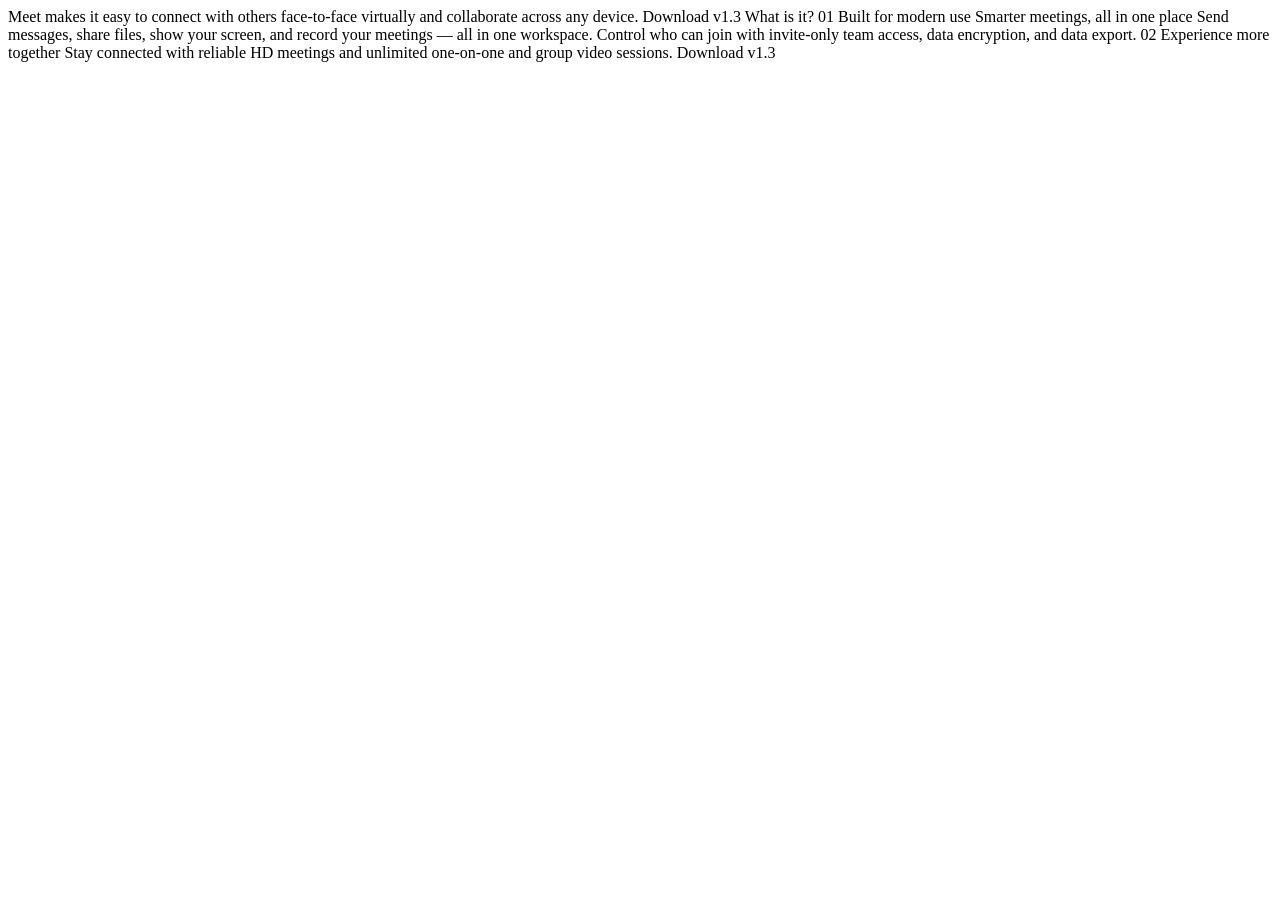
==== starter-code/index.html @ 68a24273 "first commit" ====
<!DOCTYPE html>
<html lang="en">
<head>
  <meta charset="UTF-8">
  <meta name="viewport" content="width=device-width, initial-scale=1.0">

  <link rel="icon" type="image/png" sizes="32x32" href="./assets/favicon-32x32.png">
  
  <title>Frontend Mentor | Meet landing page</title>
</head>
<body>
  Meet makes it easy to connect with others face-to-face virtually and collaborate across any device.

  Download v1.3
  What is it?

  01
  Built for modern use

  Smarter meetings, all in one place

  Send messages, share files, show your screen, and record your meetings — all in one 
  workspace. Control who can join with invite-only team access, data encryption, and data export.

  02
  Experience more together
  Stay connected with reliable HD meetings and unlimited one-on-one and group video sessions.

  Download v1.3
</body>
</html>
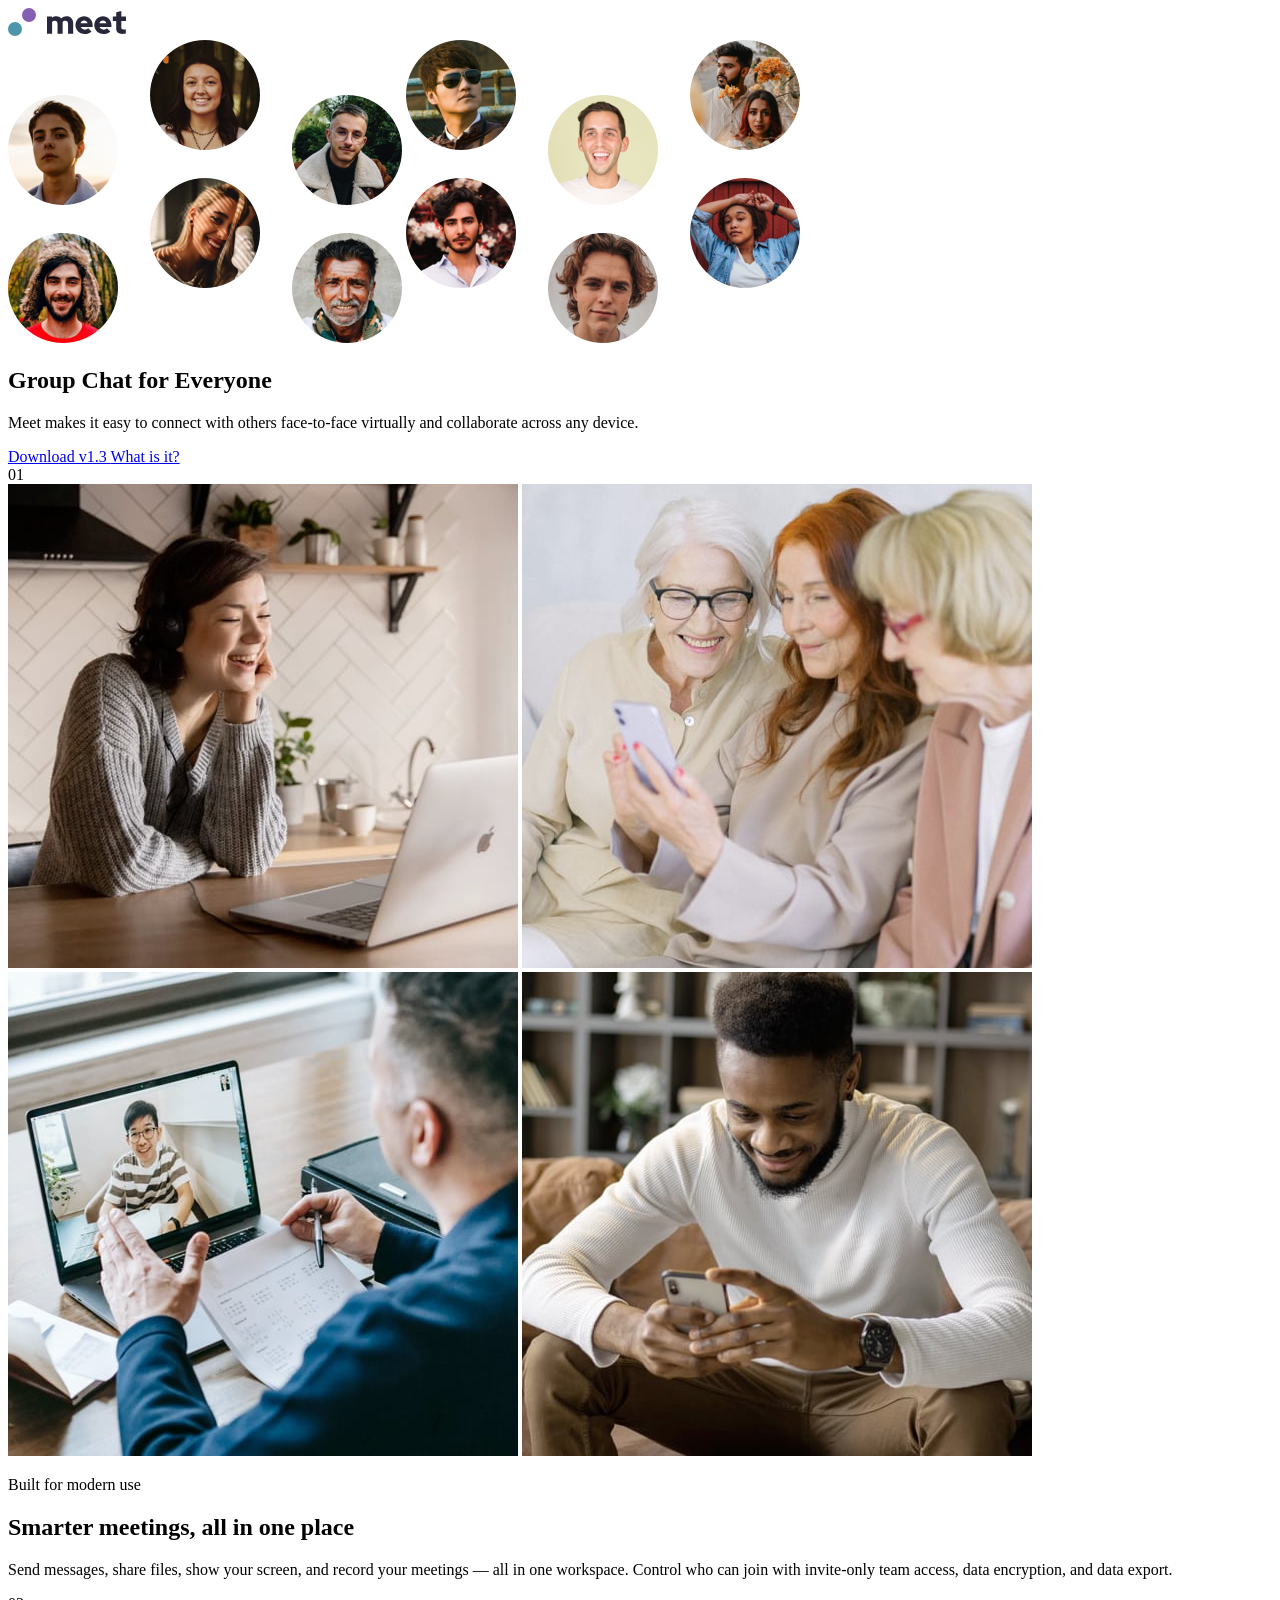
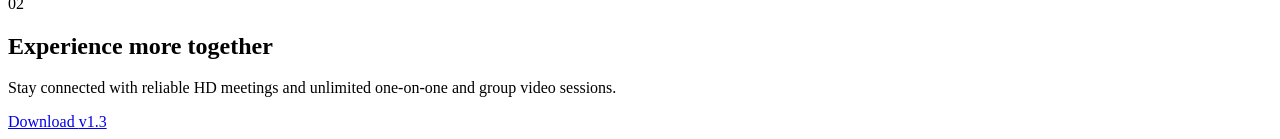
==== commit b926ca18: "finish html structure" ====
--- a/starter-code/index.html
+++ b/starter-code/index.html
@@ -9,23 +9,73 @@
   <title>Frontend Mentor | Meet landing page</title>
 </head>
 <body>
-  Meet makes it easy to connect with others face-to-face virtually and collaborate across any device.
 
-  Download v1.3
-  What is it?
+  <header class="site-header">
+    <a href="https://www.zoom.com/" class="site-header__logo">
+      <img src="./assets/logo.svg" alt="Meet">
+    </a>
+  </header>
+    
+  <main>
+    
 
-  01
-  Built for modern use
+    <section class="hero" aria-labelledby="hero-title">
+      <div class="hero__gallery">
+        <img src="./assets/desktop/image-hero-left.png" alt="">
+        <img src="./assets/desktop/image-hero-right.png" alt="">  
+      </div>
+      <div class="hero__content">
+        <h1 id="hero-title">
+          <span>Group Chat</span>
+          <span>for Everyone</span>
+        </h1>
+        <p class="description hero__description">
+          Meet makes it easy to connect with others face-to-face virtually and collaborate across any device.
+        </p>
+        <div class="hero__actions">
+          <a href="https://zoom.us/download?os=win" class="button button--primary ">
+            Download v1.3
+          </a>
+          <a href="https://www.zoom.com/en/about/" class="button button--secondary">
+            What is it?
+          </a>
+        </div>
 
-  Smarter meetings, all in one place
-
-  Send messages, share files, show your screen, and record your meetings — all in one 
-  workspace. Control who can join with invite-only team access, data encryption, and data export.
-
-  02
-  Experience more together
-  Stay connected with reliable HD meetings and unlimited one-on-one and group video sessions.
-
-  Download v1.3
+      </div>
+    </section>    
+    
+    <section class="features" aria-labelledby="features-title">
+      <div class="section-number" aria-hidden="true">
+        <span>01</span>
+      </div>
+      <div class="features__gallery">
+          <img src="./assets/desktop/image-woman-in-videocall.jpg" alt="">
+          <img src="./assets/desktop/image-women-videochatting.jpg" alt="">
+          <img src="./assets/desktop/image-men-in-meeting.jpg" alt="">
+          <img src="./assets/desktop/image-man-texting.jpg" alt="">
+      </div>
+      <div class="features__content">
+        <p class="features__title-eyebrow">Built for modern use</p>
+        <h2 id="features-title">Smarter meetings, all in one place</h2>
+        <p class="features__description">
+          Send messages, share files, show your screen, and record your meetings — all in one 
+          workspace. Control who can join with invite-only team access, data encryption, and data export.
+        </p>
+      </div>
+    </section>  
+ 
+  </main>
+    <footer class="site-footer">
+    <div class="section-number" aria-hidden="true">
+      <span>02</span>
+    </div>
+    <div class="site-footer__content">
+      <h2 class="site-footer__title">Experience more together</h2>
+      <p class="description site-footer__description">Stay connected with reliable HD meetings and unlimited one-on-one and group video sessions.</p>
+      <a href="https://zoom.us/download?os=win" class="button button--secondary">
+        Download <span>v1.3</span>
+      </a>
+    </div>
+  </footer> 
 </body>
 </html>
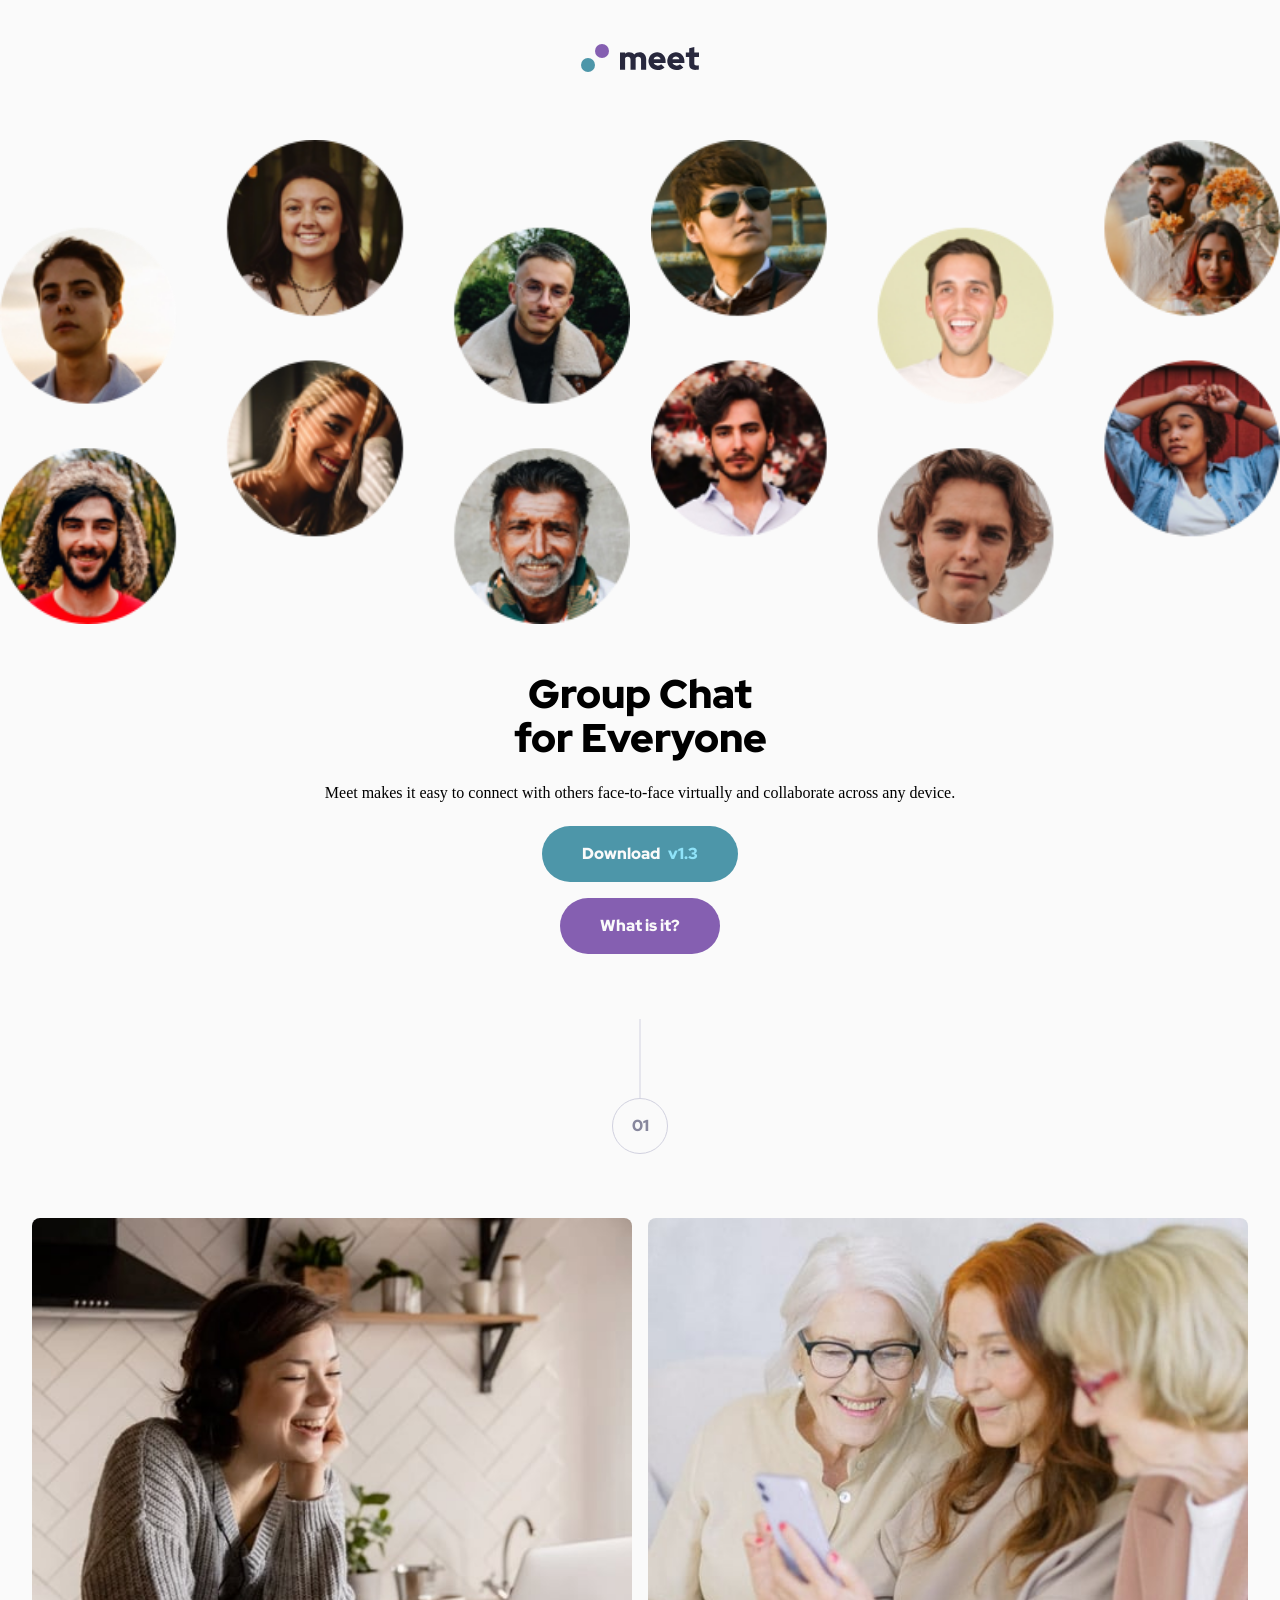
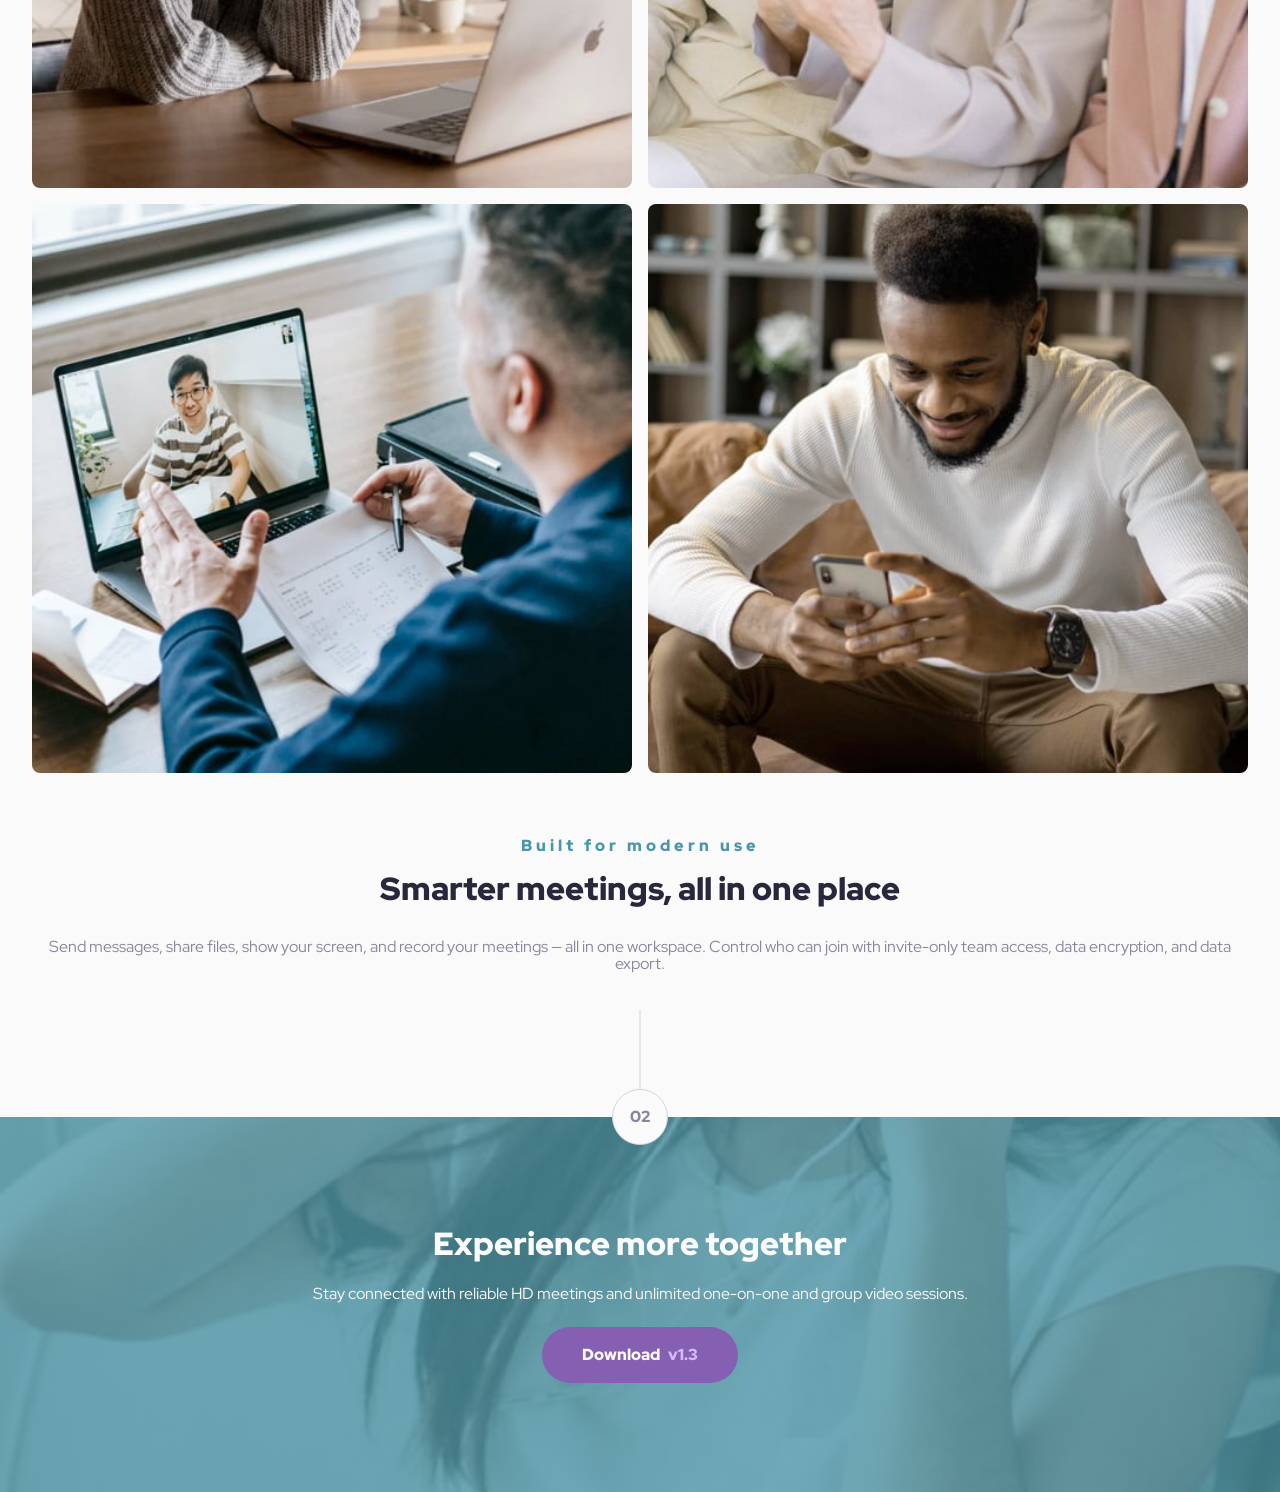
==== commit 3c5b8ca0: "Add main page for mobile layout" ====
--- a/starter-code/index.html
+++ b/starter-code/index.html
@@ -5,7 +5,14 @@
   <meta name="viewport" content="width=device-width, initial-scale=1.0">
 
   <link rel="icon" type="image/png" sizes="32x32" href="./assets/favicon-32x32.png">
-  
+  <link rel="stylesheet" href="../style.css">
+
+  <!-- Red Hat Display Font -->
+  <link rel="preconnect" href="https://fonts.googleapis.com">
+  <link rel="preconnect" href="https://fonts.gstatic.com" crossorigin>
+  <link href="https://fonts.googleapis.com/css2?family=Red+Hat+Display:ital,wght@0,300..900;1,300..900&display=swap" rel="stylesheet">
+
+
   <title>Frontend Mentor | Meet landing page</title>
 </head>
 <body>
@@ -34,18 +41,17 @@
         </p>
         <div class="hero__actions">
           <a href="https://zoom.us/download?os=win" class="button button--primary ">
-            Download v1.3
+            Download <span>v1.3</span>
           </a>
           <a href="https://www.zoom.com/en/about/" class="button button--secondary">
             What is it?
           </a>
         </div>
-
       </div>
     </section>    
     
     <section class="features" aria-labelledby="features-title">
-      <div class="section-number" aria-hidden="true">
+      <div class="section-number features__section-number" aria-hidden="true">
         <span>01</span>
       </div>
       <div class="features__gallery">
@@ -55,8 +61,10 @@
           <img src="./assets/desktop/image-man-texting.jpg" alt="">
       </div>
       <div class="features__content">
-        <p class="features__title-eyebrow">Built for modern use</p>
-        <h2 id="features-title">Smarter meetings, all in one place</h2>
+        <div class="features__heading-group">
+          <p class="features__title-eyebrow">Built for modern use</p>
+          <h2 id="features-title">Smarter meetings, all in one place</h2>
+        </div>
         <p class="features__description">
           Send messages, share files, show your screen, and record your meetings — all in one 
           workspace. Control who can join with invite-only team access, data encryption, and data export.
@@ -66,16 +74,16 @@
  
   </main>
     <footer class="site-footer">
-    <div class="section-number" aria-hidden="true">
-      <span>02</span>
-    </div>
-    <div class="site-footer__content">
-      <h2 class="site-footer__title">Experience more together</h2>
-      <p class="description site-footer__description">Stay connected with reliable HD meetings and unlimited one-on-one and group video sessions.</p>
-      <a href="https://zoom.us/download?os=win" class="button button--secondary">
-        Download <span>v1.3</span>
-      </a>
-    </div>
+      <div class="section-number site-footer__section-number" aria-hidden="true">
+        <span>02</span>
+      </div>
+      <div class="site-footer__content">
+        <h2 class="site-footer__title">Experience more together</h2>
+        <p class="description site-footer__description">Stay connected with reliable HD meetings and unlimited one-on-one and group video sessions.</p>
+        <a href="https://zoom.us/download?os=win" class="button button--secondary">
+          Download <span>v1.3</span>
+        </a>
+      </div>
   </footer> 
 </body>
 </html>
--- a/style.css
+++ b/style.css
@@ -0,0 +1,320 @@
+:root {
+  --spacing-50: 0.25rem;
+  --spacing-100: 0.5rem;
+  --spacing-200: 1rem;
+  --spacing-300: 1.5rem;
+  --spacing-400: 2rem;
+  --spacing-500: 2.5rem;
+  --spacing-700: 3.5rem;
+  --spacing-800: 4rem;
+  --spacing-900: 4.5rem;
+  --spacing-1000: 5rem;
+  --spacing-1400: 7rem;
+}
+
+:root {
+  --color-cyan-600: #4D96A9;
+  --color-cyan-300: #8FE3F9;
+  --color-purple-600: #855FB1;
+  --color-purple-300: #D9B8FF;
+  --color-slate-900: #28283D;
+  --color-slate-600: #87879D;
+  --color-slate-300: #D1D1DF;
+  --color-white: #FAFAFA;
+}
+
+* {
+  margin: 0;
+  padding: 0;
+  -webkit-box-sizing: border-box;
+          box-sizing: border-box;
+}
+
+body {
+  background: var(--color-white);
+  width: 100%;
+}
+
+header {
+  padding: 48px 80px 0px;
+  display: -webkit-box;
+  display: -ms-flexbox;
+  display: flex;
+  height: 76px;
+  -webkit-box-pack: center;
+      -ms-flex-pack: center;
+          justify-content: center;
+  -webkit-box-align: end;
+      -ms-flex-align: end;
+          align-items: end;
+}
+
+a {
+  text-decoration: none;
+}
+
+.button {
+  font-family: "Red Hat Display", sans-serif;
+  font-size: 1rem;
+  line-height: 1.5;
+  letter-spacing: 0;
+  font-weight: 900;
+  padding: var(--spacing-200) var(--spacing-500);
+  border-radius: 29px;
+  display: -webkit-box;
+  display: -ms-flexbox;
+  display: flex;
+  gap: 8px;
+}
+
+.button--primary {
+  color: var(--color-white);
+  background: var(--color-cyan-600);
+}
+
+.button--secondary {
+  color: var(--color-white);
+  background: var(--color-purple-600);
+}
+
+.hero {
+  width: 100%;
+  padding-top: 64px;
+  padding-bottom: 32px;
+  display: -webkit-box;
+  display: -ms-flexbox;
+  display: flex;
+  -webkit-box-orient: vertical;
+  -webkit-box-direction: normal;
+      -ms-flex-direction: column;
+          flex-direction: column;
+  gap: 48px;
+}
+.hero .hero__gallery {
+  display: -webkit-box;
+  display: -ms-flexbox;
+  display: flex;
+  width: 100%;
+  gap: 21px;
+  overflow: hidden;
+}
+.hero .hero__gallery img {
+  width: 50%;
+}
+.hero .hero__content {
+  display: -webkit-box;
+  display: -ms-flexbox;
+  display: flex;
+  -webkit-box-orient: vertical;
+  -webkit-box-direction: normal;
+      -ms-flex-direction: column;
+          flex-direction: column;
+  gap: 24px;
+  padding: 0px 50px;
+  text-align: center;
+}
+.hero .hero__content #hero-title {
+  font-family: "Red Hat Display", sans-serif;
+  font-size: 2.5rem;
+  line-height: 1.1;
+  letter-spacing: 0;
+  font-weight: 900;
+  display: -webkit-box;
+  display: -ms-flexbox;
+  display: flex;
+  -webkit-box-orient: vertical;
+  -webkit-box-direction: normal;
+      -ms-flex-direction: column;
+          flex-direction: column;
+}
+.hero .hero__content .hero__actions {
+  display: -webkit-box;
+  display: -ms-flexbox;
+  display: flex;
+  -webkit-box-orient: vertical;
+  -webkit-box-direction: normal;
+      -ms-flex-direction: column;
+          flex-direction: column;
+  -webkit-box-align: center;
+      -ms-flex-align: center;
+          align-items: center;
+  gap: var(--spacing-200);
+}
+.hero .hero__content .hero__actions .button--primary span {
+  color: var(--color-cyan-300);
+}
+
+.section-number {
+  font-family: "Red Hat Display", sans-serif;
+  font-size: 1rem;
+  line-height: 1.5;
+  letter-spacing: 0;
+  font-weight: 900;
+  color: var(--color-slate-600);
+  width: 56px;
+  height: 56px;
+  -ms-flex-negative: 0;
+      flex-shrink: 0;
+  border: 1px solid var(--color-slate-300);
+  border-radius: 50%;
+  display: -webkit-box;
+  display: -ms-flexbox;
+  display: flex;
+  -webkit-box-pack: center;
+      -ms-flex-pack: center;
+          justify-content: center;
+  -webkit-box-align: center;
+      -ms-flex-align: center;
+          align-items: center;
+  position: relative;
+}
+.section-number::before {
+  content: "";
+  position: absolute;
+  width: 1px;
+  height: 80px;
+  background: var(--color-slate-300);
+  bottom: 100%;
+  left: 50%;
+  -webkit-transform: translateX(-50%);
+          transform: translateX(-50%);
+}
+
+.features {
+  padding: 112px 32px 144px;
+  display: -webkit-box;
+  display: -ms-flexbox;
+  display: flex;
+  -webkit-box-orient: vertical;
+  -webkit-box-direction: normal;
+      -ms-flex-direction: column;
+          flex-direction: column;
+  -webkit-box-align: center;
+      -ms-flex-align: center;
+          align-items: center;
+  gap: 64px;
+}
+.features .features__gallery {
+  display: -ms-grid;
+  display: grid;
+  -ms-grid-columns: minmax(0, 1fr) 16px minmax(0, 1fr);
+  grid-template-columns: repeat(2, minmax(0, 1fr));
+  gap: 16px;
+  width: 100%;
+}
+.features .features__gallery img {
+  display: block;
+  width: 100%;
+  height: auto;
+  border-radius: 8px;
+}
+.features .features__content {
+  display: -webkit-box;
+  display: -ms-flexbox;
+  display: flex;
+  -webkit-box-orient: vertical;
+  -webkit-box-direction: normal;
+      -ms-flex-direction: column;
+          flex-direction: column;
+  gap: 32px;
+  text-align: center;
+}
+.features .features__content .features__heading-group {
+  display: -webkit-box;
+  display: -ms-flexbox;
+  display: flex;
+  -webkit-box-orient: vertical;
+  -webkit-box-direction: normal;
+      -ms-flex-direction: column;
+          flex-direction: column;
+  gap: 16px;
+}
+.features .features__content .features__heading-group .features__title-eyebrow {
+  font-family: "Red Hat Display", sans-serif;
+  font-size: 1rem;
+  line-height: 1.1;
+  letter-spacing: 0.25rem;
+  font-weight: 900;
+  color: var(--color-cyan-600);
+}
+.features .features__content .features__heading-group #features-title {
+  font-family: "Red Hat Display", sans-serif;
+  font-size: 2rem;
+  line-height: 1.1;
+  letter-spacing: 0;
+  font-weight: 900;
+  color: var(--color-slate-900);
+}
+.features .features__content .features__description {
+  font-family: "Red Hat Display", sans-serif;
+  font-size: 1rem;
+  line-height: 1.1;
+  letter-spacing: 0;
+  font-weight: medium;
+  color: var(--color-slate-600);
+}
+
+.site-footer {
+  text-align: center;
+  background-image: -webkit-gradient(linear, left top, left bottom, from(rgba(77, 151, 169, 0.768627451))), url("./starter-code/assets/mobile/image-footer.jpg");
+  background-image: linear-gradient(rgba(77, 151, 169, 0.768627451)), url("./starter-code/assets/mobile/image-footer.jpg");
+  background-size: cover;
+  background-position: center;
+  background-repeat: no-repeat;
+  color: var(--color-white);
+  height: 375px;
+  display: -webkit-box;
+  display: -ms-flexbox;
+  display: flex;
+  -webkit-box-orient: vertical;
+  -webkit-box-direction: normal;
+      -ms-flex-direction: column;
+          flex-direction: column;
+  -webkit-box-align: center;
+      -ms-flex-align: center;
+          align-items: center;
+  position: relative;
+}
+.site-footer .site-footer__section-number {
+  position: absolute;
+  top: -28px;
+  left: 50%;
+  -webkit-transform: translateX(-50%);
+          transform: translateX(-50%);
+  background: var(--color-white);
+}
+.site-footer .site-footer__content {
+  display: -webkit-box;
+  display: -ms-flexbox;
+  display: flex;
+  -webkit-box-orient: vertical;
+  -webkit-box-direction: normal;
+      -ms-flex-direction: column;
+          flex-direction: column;
+  -webkit-box-pack: center;
+      -ms-flex-pack: center;
+          justify-content: center;
+  -webkit-box-align: center;
+      -ms-flex-align: center;
+          align-items: center;
+  gap: 24px;
+  padding: 64px 32px;
+  height: 100%;
+}
+.site-footer .site-footer__content .site-footer__title {
+  font-family: "Red Hat Display", sans-serif;
+  font-size: 2rem;
+  line-height: 1.1;
+  letter-spacing: 0;
+  font-weight: 900;
+}
+.site-footer .site-footer__content .site-footer__description {
+  font-family: "Red Hat Display", sans-serif;
+  font-size: 1rem;
+  line-height: 1.1;
+  letter-spacing: 0;
+  font-weight: medium;
+}
+.site-footer .site-footer__content .button--secondary span {
+  color: var(--color-purple-300);
+}
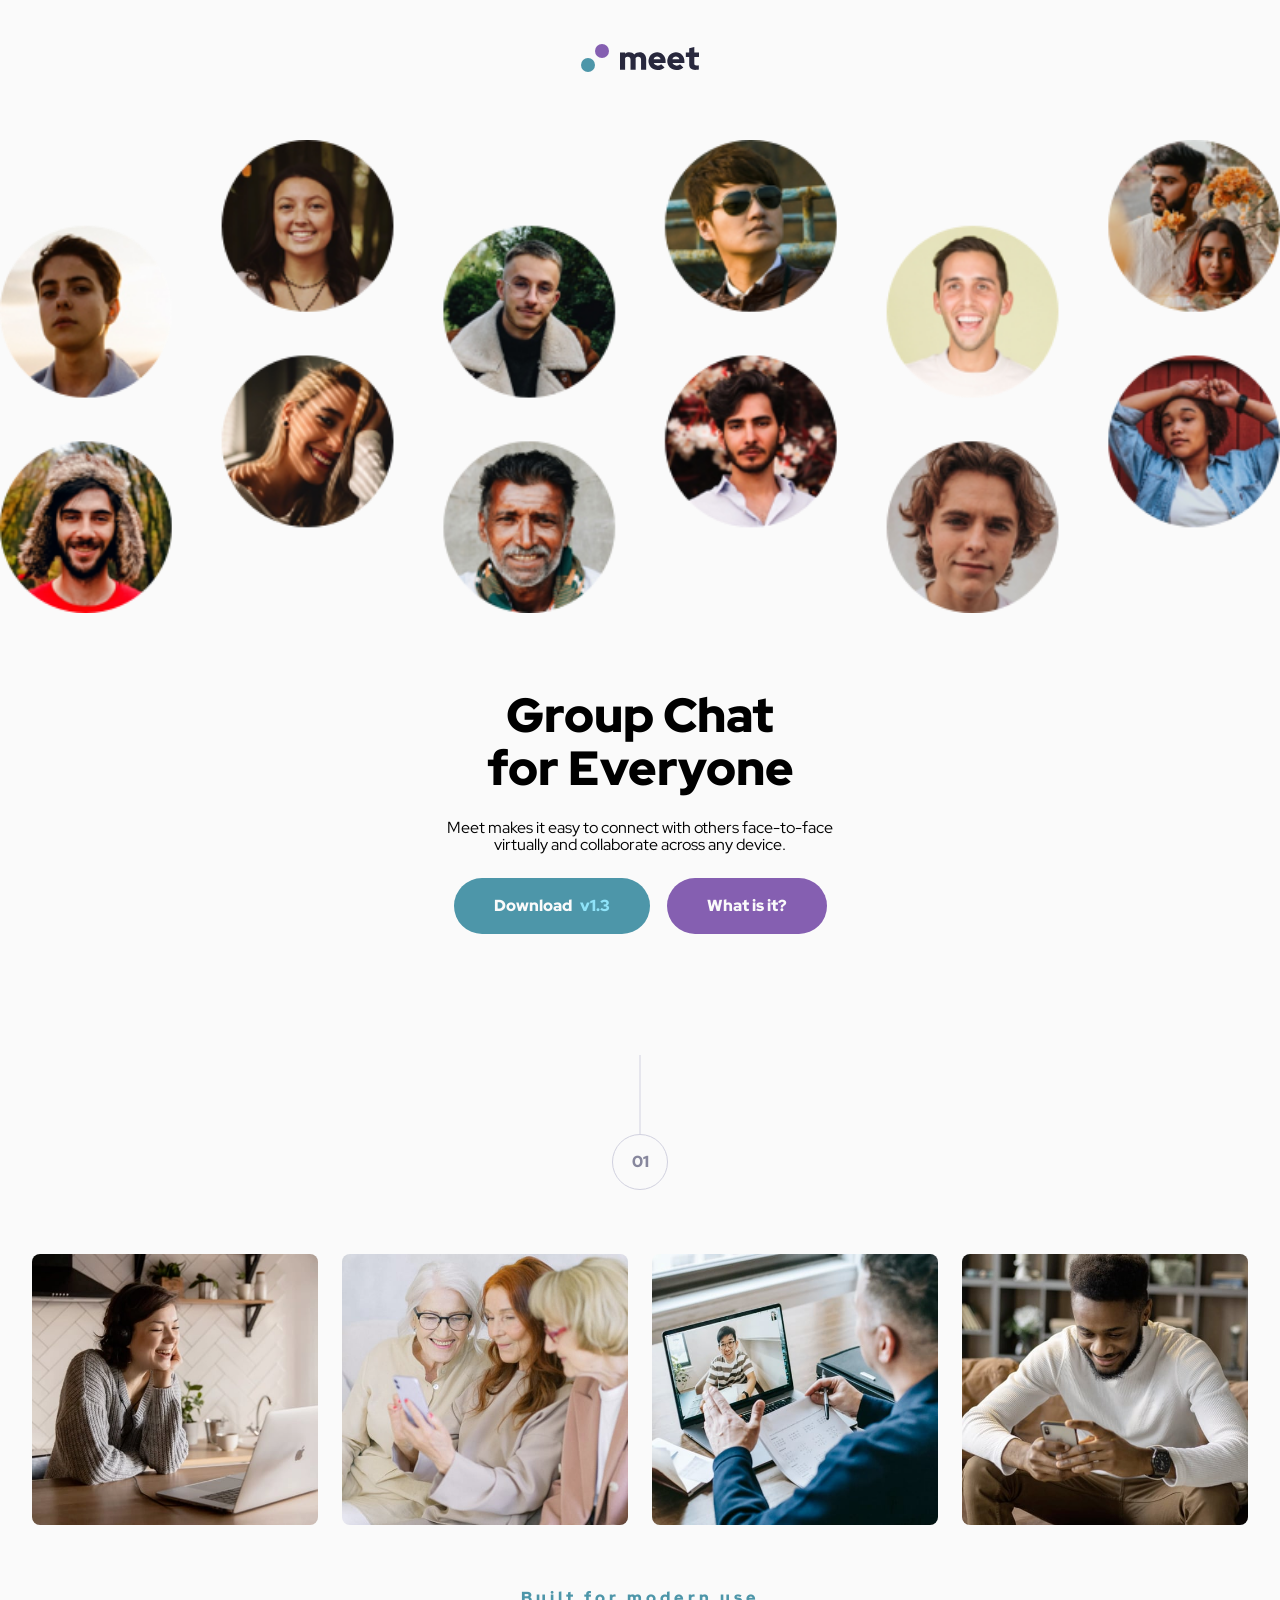
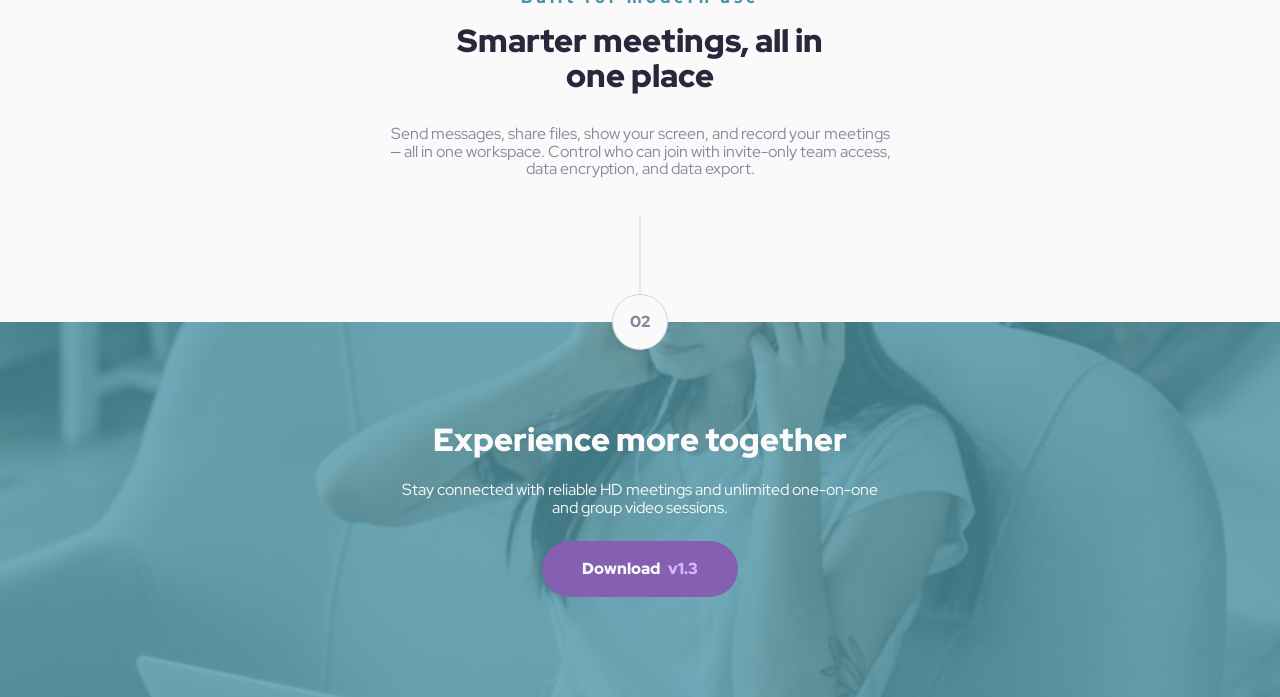
==== commit 2b19afdb: "Add main page for tablet layout" ====
--- a/starter-code/index.html
+++ b/starter-code/index.html
@@ -27,9 +27,12 @@
     
 
     <section class="hero" aria-labelledby="hero-title">
-      <div class="hero__gallery">
+      <div class="hero__gallery hero__gallery-mobile">
         <img src="./assets/desktop/image-hero-left.png" alt="">
         <img src="./assets/desktop/image-hero-right.png" alt="">  
+      </div>
+      <div class="hero__gallery hero__gallery-tablet">
+        <img src="./assets/tablet/image-hero.png" alt="">
       </div>
       <div class="hero__content">
         <h1 id="hero-title">
--- a/style.css
+++ b/style.css
@@ -88,7 +88,16 @@
   -webkit-box-direction: normal;
       -ms-flex-direction: column;
           flex-direction: column;
+  -webkit-box-align: center;
+      -ms-flex-align: center;
+          align-items: center;
   gap: 48px;
+}
+@media (min-width: 48rem) {
+  .hero {
+    gap: 72px;
+    padding-bottom: 64px;
+  }
 }
 .hero .hero__gallery {
   display: -webkit-box;
@@ -98,8 +107,24 @@
   gap: 21px;
   overflow: hidden;
 }
-.hero .hero__gallery img {
+.hero .hero__gallery-tablet {
+  display: none;
+}
+@media (min-width: 48rem) {
+  .hero .hero__gallery-mobile {
+    display: none;
+  }
+  .hero .hero__gallery-tablet {
+    display: block;
+  }
+}
+.hero .hero__gallery-mobile img {
   width: 50%;
+  -o-object-fit: contain;
+     object-fit: contain;
+}
+.hero .hero__gallery-tablet img {
+  width: 100%;
 }
 .hero .hero__content {
   display: -webkit-box;
@@ -109,10 +134,18 @@
   -webkit-box-direction: normal;
       -ms-flex-direction: column;
           flex-direction: column;
+  -webkit-box-align: center;
+      -ms-flex-align: center;
+          align-items: center;
   gap: 24px;
   padding: 0px 50px;
   text-align: center;
 }
+@media (min-width: 48rem) {
+  .hero .hero__content {
+    width: 500px;
+  }
+}
 .hero .hero__content #hero-title {
   font-family: "Red Hat Display", sans-serif;
   font-size: 2.5rem;
@@ -127,6 +160,23 @@
       -ms-flex-direction: column;
           flex-direction: column;
 }
+@media (min-width: 48rem) {
+  .hero .hero__content #hero-title {
+    font-family: "Red Hat Display", sans-serif;
+    font-size: 3rem;
+    line-height: 1.1;
+    letter-spacing: 0;
+    font-weight: 900;
+  }
+}
+.hero .hero__content .hero__description {
+  font-family: "Red Hat Display", sans-serif;
+  font-size: 1rem;
+  line-height: 1.1;
+  letter-spacing: 0;
+  font-weight: medium;
+  max-width: 526px;
+}
 .hero .hero__content .hero__actions {
   display: -webkit-box;
   display: -ms-flexbox;
@@ -139,6 +189,15 @@
       -ms-flex-align: center;
           align-items: center;
   gap: var(--spacing-200);
+}
+@media (min-width: 48rem) {
+  .hero .hero__content .hero__actions {
+    gap: 17px;
+    -webkit-box-orient: horizontal;
+    -webkit-box-direction: normal;
+        -ms-flex-direction: row;
+            flex-direction: row;
+  }
 }
 .hero .hero__content .hero__actions .button--primary span {
   color: var(--color-cyan-300);
@@ -194,6 +253,11 @@
           align-items: center;
   gap: 64px;
 }
+@media (min-width: 48rem) {
+  .features {
+    padding-top: 136px;
+  }
+}
 .features .features__gallery {
   display: -ms-grid;
   display: grid;
@@ -202,6 +266,13 @@
   gap: 16px;
   width: 100%;
 }
+@media (min-width: 48rem) {
+  .features .features__gallery {
+    -ms-grid-columns: 1fr 24px 1fr 24px 1fr 24px 1fr;
+    grid-template-columns: repeat(4, 1fr);
+    gap: 24px;
+  }
+}
 .features .features__gallery img {
   display: block;
   width: 100%;
@@ -216,9 +287,17 @@
   -webkit-box-direction: normal;
       -ms-flex-direction: column;
           flex-direction: column;
+  -webkit-box-align: center;
+      -ms-flex-align: center;
+          align-items: center;
   gap: 32px;
   text-align: center;
 }
+@media (min-width: 48rem) {
+  .features .features__content {
+    width: 504px;
+  }
+}
 .features .features__content .features__heading-group {
   display: -webkit-box;
   display: -ms-flexbox;
@@ -227,7 +306,15 @@
   -webkit-box-direction: normal;
       -ms-flex-direction: column;
           flex-direction: column;
+  -webkit-box-align: center;
+      -ms-flex-align: center;
+          align-items: center;
   gap: 16px;
+}
+@media (min-width: 48rem) {
+  .features .features__content .features__heading-group {
+    width: 404px;
+  }
 }
 .features .features__content .features__heading-group .features__title-eyebrow {
   font-family: "Red Hat Display", sans-serif;
@@ -275,6 +362,12 @@
           align-items: center;
   position: relative;
 }
+@media (min-width: 48rem) {
+  .site-footer {
+    background-image: -webkit-gradient(linear, left top, left bottom, from(rgba(77, 151, 169, 0.768627451))), url("./starter-code/assets/tablet/image-footer.jpg");
+    background-image: linear-gradient(rgba(77, 151, 169, 0.768627451)), url("./starter-code/assets/tablet/image-footer.jpg");
+  }
+}
 .site-footer .site-footer__section-number {
   position: absolute;
   top: -28px;
@@ -315,6 +408,11 @@
   letter-spacing: 0;
   font-weight: medium;
 }
+@media (min-width: 48rem) {
+  .site-footer .site-footer__content .site-footer__description {
+    width: 504px;
+  }
+}
 .site-footer .site-footer__content .button--secondary span {
   color: var(--color-purple-300);
 }
